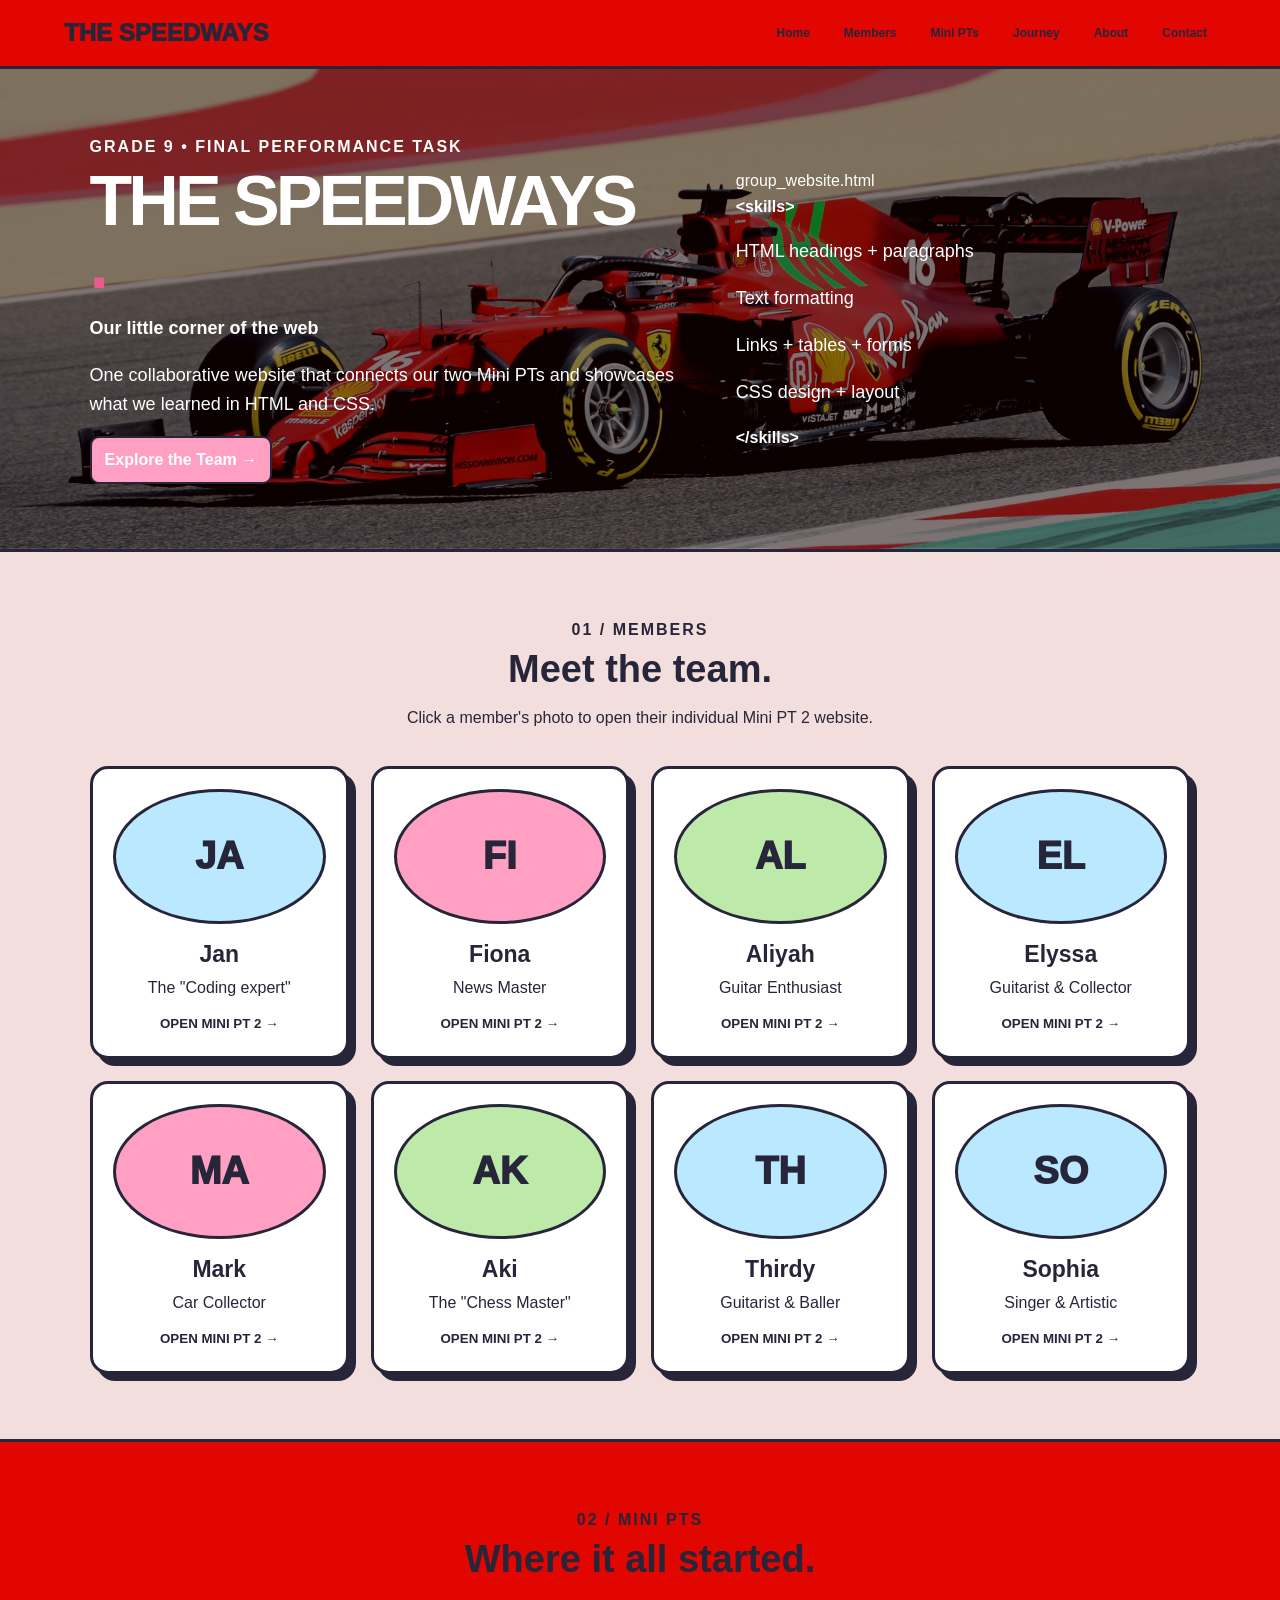
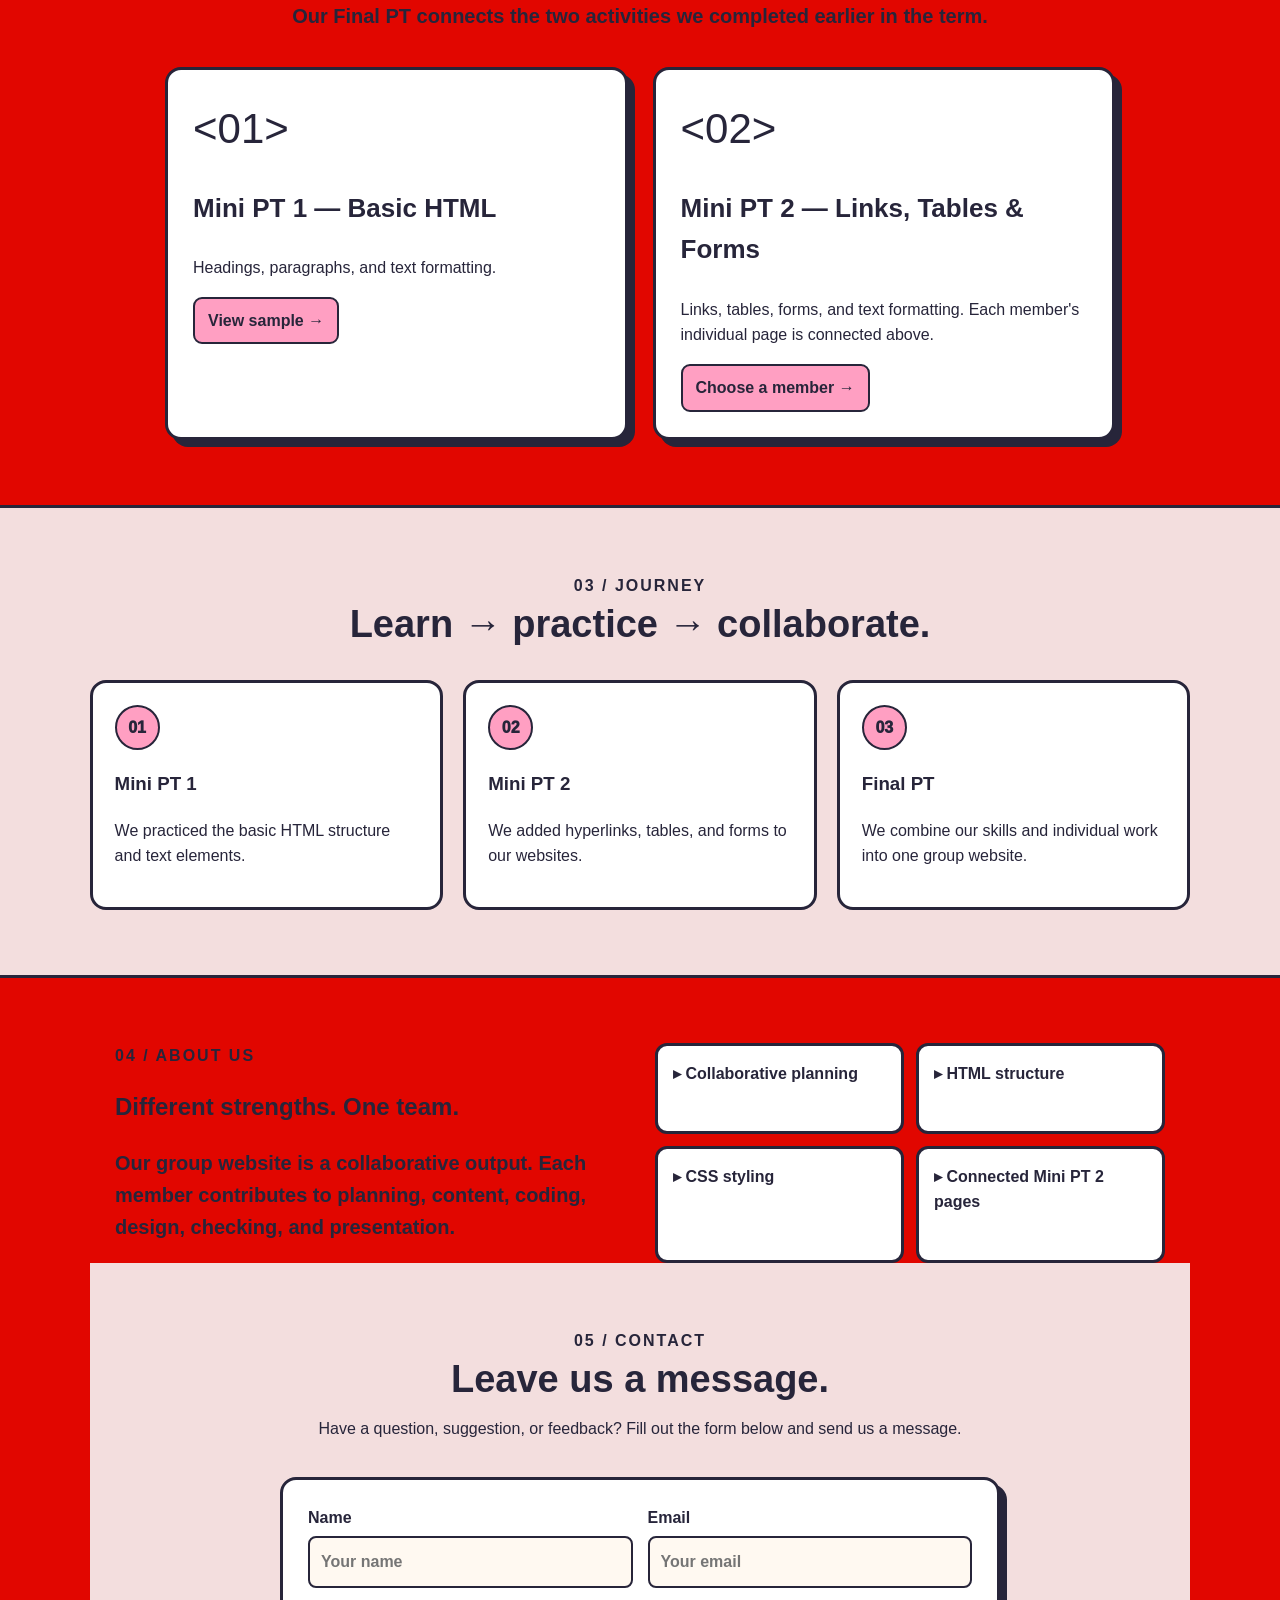
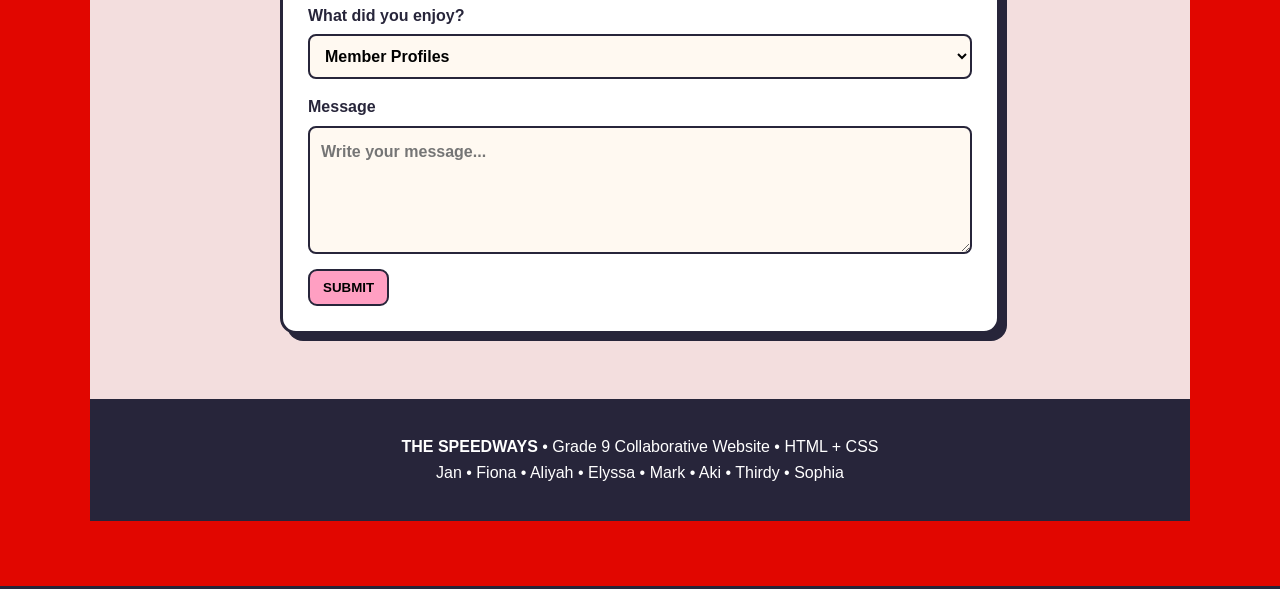
==== index.html @ 71cadce7 "Initial commit" ====
<!doctype html>
<html>
<head>
<meta charset="utf-8">
<meta name="viewport" content="width=device-width,initial-scale=1">
<title>THE SPEEDWAYS</title>
<link rel="stylesheet" href="style.css">
</head>
<body>
<header class="nav">
<div class="logo">THE SPEEDWAYS</div>
<nav>
<a href="#home">Home</a>
<a href="#members">Members</a>
<a href="#work">Mini PTs</a>
<a href="#journey">Journey</a>
<a href="#about">About</a>
<a href="#contact">Contact</a>
</nav>
</header>
<section id="home" class="hero">
	<div>
		<div class="kicker">GRADE 9 • FINAL PERFORMANCE TASK</div>
			<h1>THE SPEEDWAYS<span>.</span></h1>
			<p><strong>Our little corner of the web</strong></p>
			<p>One collaborative website that connects our two Mini PTs and showcases what we learned in HTML and CSS.</p>
			<a class="button" href="#members">Explore the Team →</a>
		</div>

		<div class="terminal">
		<div class="top">group_website.html</div><b>&lt;skills&gt;</b>
		<p>HTML headings + paragraphs</p>
		<p>Text formatting</p>
		<p>Links + tables + forms</p>
		<p>CSS design + layout</p><b>&lt;/skills&gt;</b>
		</div>
</section>


<section id="members" class="section">
		<div class="head">
		<div class="kicker">01 / MEMBERS</div>
		<h2>Meet the team.</h2>
		<p>Click a member's photo to open their individual Mini PT 2 website.</p>
		</div>
		<div class="members">
		<a class="member" href="mini-pt2-Jan.html">
		<div class="portrait">JA</div>
		<h3>Jan</h3>
		<p>The "Coding expert"</p>
		<small>OPEN MINI PT 2 →</small>
		</a>

		<a class="member" href="mini-pt2-fiona.html">
		<div class="portrait">FI</div>
		<h3>Fiona</h3>
		<p>News Master</p>
		<small>OPEN MINI PT 2 →</small>
		</a>

		<a class="member" href="mini-pt2-aliyah.html">
		<div class="portrait">AL</div>
		<h3>Aliyah</h3>
		<p>Guitar Enthusiast</p>
		<small>OPEN MINI PT 2 →</small>
		</a>

		<a class="member" href="mini-pt2-aira.html">
		<div class="portrait">EL</div>
		<h3>Elyssa</h3>
		<p>Guitarist & Collector</p>
		<small>OPEN MINI PT 2 →</small>
		</a>

		<a class="member" href="mini-pt2-miguel.html">
		<div class="portrait">MA</div>
		<h3>Mark</h3>
		<p>Car Collector</p>
		<small>OPEN MINI PT 2 →</small>
		</a>

		<a class="member" href="mini-pt2-nina.html">
		<div class="portrait">AK</div>
		<h3>Aki</h3>
		<p>The "Chess Master"</p>
		<small>OPEN MINI PT 2 →</small>
		</a>

                <a class="member" href="mini-pt2-nina.html">
		<div class="portrait">TH</div>
		<h3>Thirdy</h3>
		<p>Guitarist & Baller</p>
		<small>OPEN MINI PT 2 →</small>
		</a>

                <a class="member" href="mini-pt2-sophia.html">
		<div class="portrait">SO</div>
		<h3>Sophia</h3>
		<p>Singer & Artistic</p>
		<small>OPEN MINI PT 2 →</small>
		</a>


</div>
</section>

<section id="work" class="section tinted">
	<div class="head">
		<div class="kicker">02 / MINI PTS</div>
		<h2>Where it all started.</h2>
		<p style="font-size: 20px"><b>Our Final PT connects the two activities we completed earlier in the term.</b></p>
		</div>
	<div class="works">
	<article class="card">
		<div class="icon">&lt;01&gt;</div>
		<h3>Mini PT 1 — Basic HTML</h3>
		<p>Headings, paragraphs, and text formatting.</p>
		<a href="mini-pt1.html">View sample →</a>
	</article>

	<article class="card">
	<div class="icon">&lt;02&gt;</div>
		<h3>Mini PT 2 — Links, Tables & Forms</h3>
		<p>Links, tables, forms, and text formatting. Each member's individual page is connected above.</p>
	<a href="#members">Choose a member →</a>
	</article>
	</div>
</section>

<section id="journey" class="section">
<div class="head">
	<div class="kicker">03 / JOURNEY</div>
	<h2>Learn → practice → collaborate.</h2>
	</div>
	<div class="journey">
	<div class="step">
	<div class="num">01</div>
	<h3>Mini PT 1</h3>
	<p>We practiced the basic HTML structure and text elements.</p>
	</div>
	<div class="step">
	<div class="num">02</div>
	<h3>Mini PT 2</h3>
	<p>We added hyperlinks, tables, and forms to our websites.</p>
	</div>
<div class="step">
<div class="num">03</div>
<h3>Final PT</h3>
<p>We combine our skills and individual work into one group website.</p>
</div>
</div>
</section>

<section id="about" class="section tinted">
<div class="about">
<div><div class="kicker">04 / ABOUT US</div>
<h2>Different strengths. One team.</h2>
<p style="font-size: 20px"><b>Our group website is a collaborative output. Each member contributes to planning, content, coding, design, checking, and presentation.</b></p>
</div>
<div class="facts">
<div>▸ Collaborative planning</div>
<div>▸ HTML structure</div>
<div>▸ CSS styling</div><div>▸ Connected Mini PT 2 pages</div></div></div><section id="contact" class="section"><div class="head"><div class="kicker">05 / CONTACT</div><h2>Leave us a message.</h2><p>Have a question, suggestion, or feedback? Fill out the form below and send us a message.</p></div><form class="form" action="https://formspree.io/f/mdeoboeb" method="POST"><div class="row"><label>Name<input type="text" name="name" placeholder="Your name" required></label><label>Email<input type="email" name="email" placeholder="Your email" required></label></div><label>What did you enjoy?<select name="enjoyed"><option>Member Profiles</option><option>Mini PT Showcase</option><option>Design</option><option>Our Journey</option></select></label><label>Message<textarea name="message" rows="4" placeholder="Write your message..." required></textarea></label><button class="button" type="submit">SUBMIT</button></form></section>
<footer><strong>THE SPEEDWAYS</strong> • Grade 9 Collaborative Website • HTML + CSS<br>Jan • Fiona • Aliyah • Elyssa • Mark • Aki • Thirdy • Sophia</footer></body></html>
---- style.css ----
*{box-sizing:border-box}html{scroll-behavior:smooth}body{margin:0;font-family:'Trebuchet MS',Arial,sans-serif;color:#27253a;background:#fff9f1;line-height:1.6}a{text-decoration:none;color:inherit}.nav{position:sticky;top:0;z-index:5;background:#E10600;border-bottom:3px solid #27253a;padding:14px 5%;display:flex;justify-content:space-between;align-items:center}.logo{font-size:24px;font-weight:1000}.logo span{background:#ffd84d;padding:2px 8px;border-radius:8px}nav{display:flex;gap:16px;flex-wrap:wrap}nav a{font-size:12px;font-weight:900;padding:6px 9px;border-radius:8px}nav a:hover{background:#b9e8ff}.hero{padding:65px 7%;background-image:linear-gradient(rgba(20,0,0,0.55),rgba(20,0,0,0.55)),url("f4.jpeg");background-size:cover;background-position:center;border-bottom:3px solid #27253a;display:grid;grid-template-columns:1fr .75fr;gap:40px;align-items:center;color:#fff}.kicker{font-weight:900;text-transform:uppercase;letter-spacing:2px}
}}border-bottom:3px solid #27253a;display:grid;grid-template-columns:1fr .75fr;gap:40px;align-items:center}.kicker{font-weight:900;text-transform:uppercase;letter-spacing:2px}.hero h1{font-size:70px;line-height:.9;margin:10px 0;letter-spacing:-4px}.hero h1 span{display:block;color:#e95b8d}.hero p{font-size:18px}.blob{height:300px;border:3px solid #27253a;border-radius:45% 55% 55% 45%;background:#b9e8ff;display:grid;place-items:center;font-size:70px;transform:rotate(4deg);box-shadow:10px 10px 0 #27253a}.section{padding:65px 7%;background:#f3dede}.head{text-align:center;max-width:750px;margin:0 auto 35px}.head h2{font-size:38px;line-height:1.05;margin:7px 0}.members{display:grid;grid-template-columns:repeat(4,1fr);gap:22px;max-width:1100px;margin:auto}.member{background:#fff;border:3px solid #27253a;border-radius:18px;padding:20px;text-align:center;box-shadow:7px 7px 0 #27253a;transition:.18s}.member:hover{transform:translate(3px,3px);box-shadow:3px 3px 0 #27253a}.portrait{height:135px;border:3px solid #27253a;border-radius:50%;display:grid;place-items:center;font-size:38px;font-weight:1000;background:#b9e8ff}.member:nth-child(2) .portrait,.member:nth-child(5) .portrait{background:#ff9fc2}.member:nth-child(3) .portrait,.member:nth-child(6) .portrait{background:#bde9a9}.member h3{font-size:23px;margin:12px 0 2px}.member p{margin:0 0 10px}.member small{font-weight:900}.tinted{background:#e10600;border-top:3px solid #27253a;border-bottom:3px solid #27253a}.works{display:grid;grid-template-columns:1fr 1fr;gap:25px;max-width:950px;margin:auto}.card{background:#fff;border:3px solid #27253a;border-radius:16px;padding:25px;box-shadow:7px 7px 0 #27253a}.icon{font-size:42px}.card h3{font-size:26px}.card a,.button{display:inline-block;background:#ff9fc2;border:2px solid #27253a;border-radius:9px;padding:9px 13px;font-weight:900}.card a:hover,.button:hover{background:#ff}.journey{display:grid;grid-template-columns:repeat(3,1fr);gap:20px}.step{background:#fff;border:3px solid #27253a;border-radius:16px;padding:22px;position:relative}.num{display:inline-grid;place-items:center;width:45px;height:45px;border-radius:50%;background:#ff9fc2;border:2px solid #27253a;font-weight:1000}.about{display:grid;grid-template-columns:1fr 1fr;gap:30px;max-width:1050px;margin:auto}.facts{display:grid;grid-template-columns:1fr 1fr;gap:12px}.facts div{border:3px solid #27253a;border-radius:12px;background:#fff;padding:15px;font-weight:900}.form{max-width:720px;margin:auto;background:#fff;border:3px solid #27253a;border-radius:16px;padding:25px;box-shadow:7px 7px 0 #27253a}.row{display:grid;grid-template-columns:1fr 1fr;gap:15px}label{display:grid;gap:6px;font-weight:900;margin-bottom:15px}input,textarea,select{padding:11px;border:2px solid #27253a;border-radius:8px;background:#fff9f1;font:inherit}.page{max-width:850px;margin:auto}.demo{background:#fff;border:3px solid #27253a;border-radius:16px;padding:30px;box-shadow:8px 8px 0 #27253a}.demo h2{font-size:40px}.demo table{width:100%;border-collapse:collapse}.demo th,.demo td{border:2px solid #27253a;padding:9px}.pager{display:flex;justify-content:space-between;gap:10px;margin-top:30px}.pager a{background:#ffd84d;border:2px solid #27253a;padding:10px 14px;border-radius:9px;font-weight:900}footer{background:#27253a;color:#fff;text-align:center;padding:35px}@media(max-width:750px){.hero,.about{grid-template-columns:1fr}.members,.works,.journey{grid-template-columns:1fr}.row{grid-template-columns:1fr}}
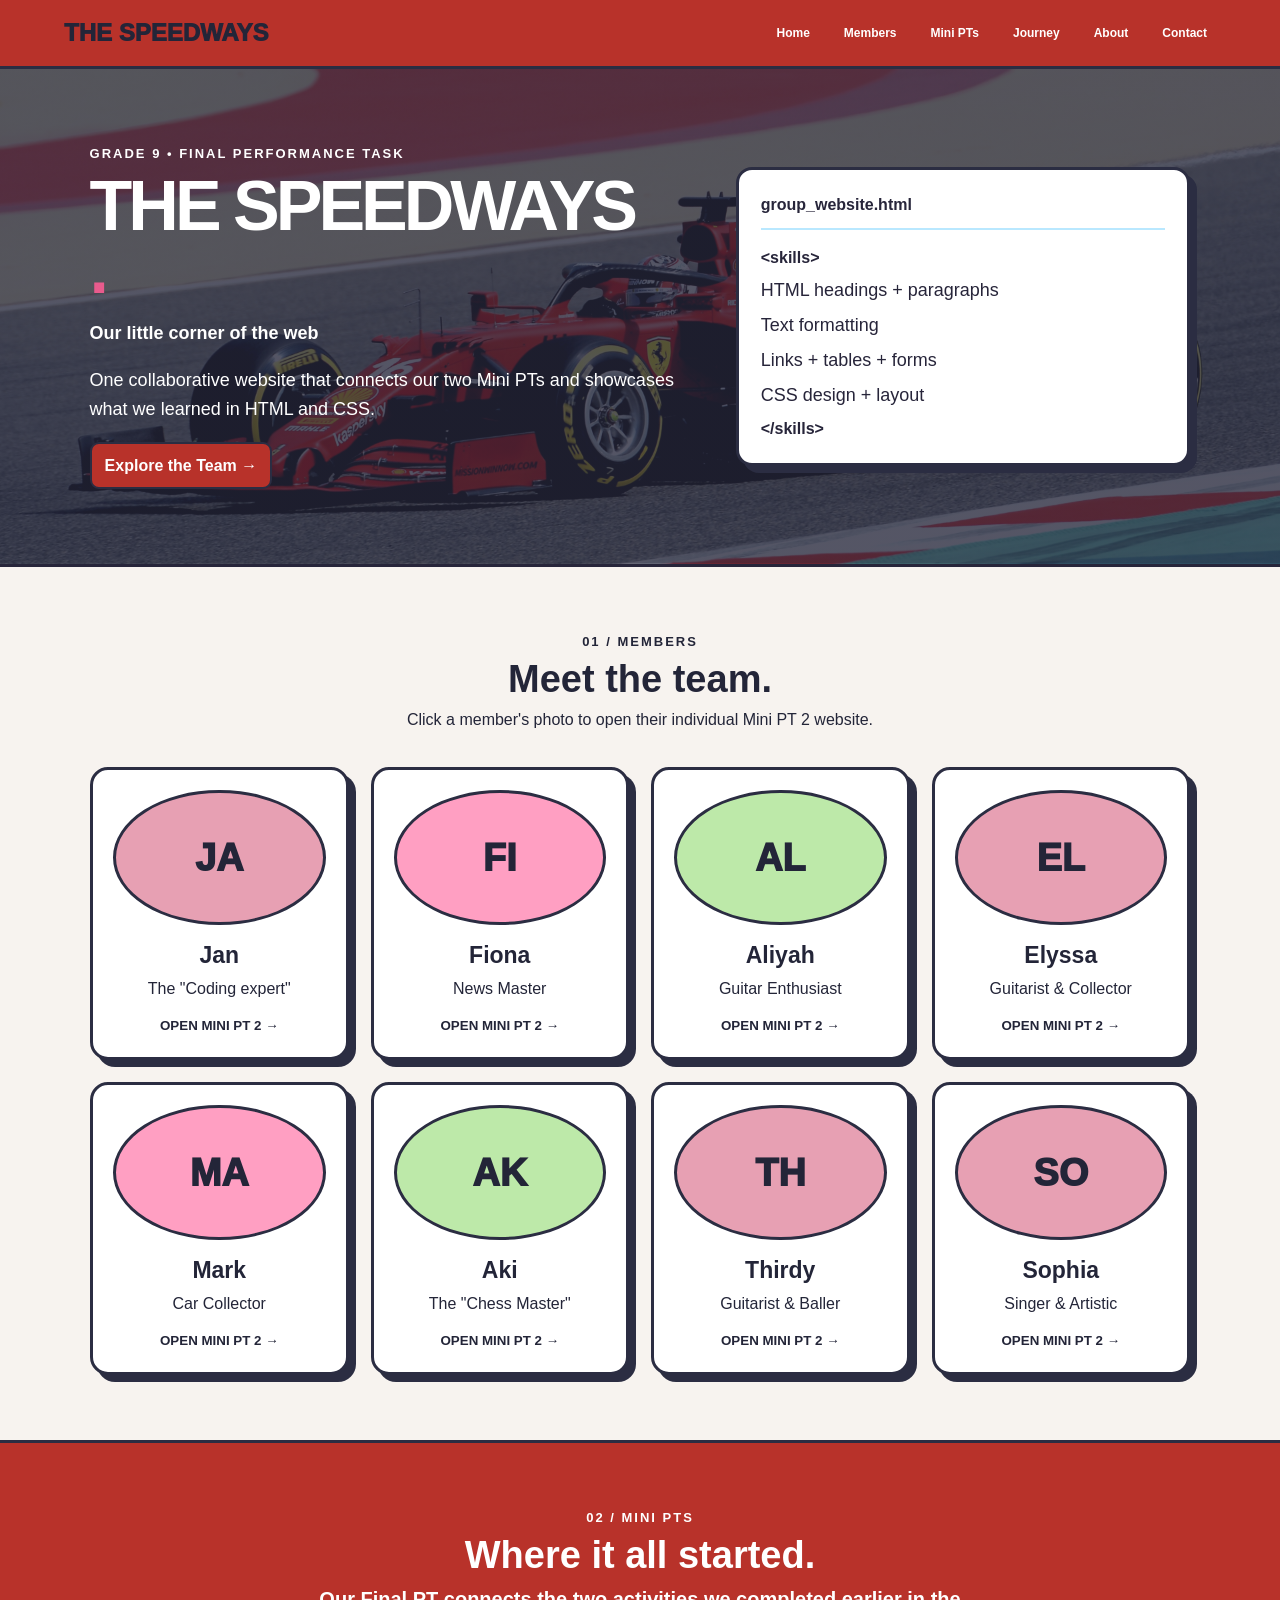
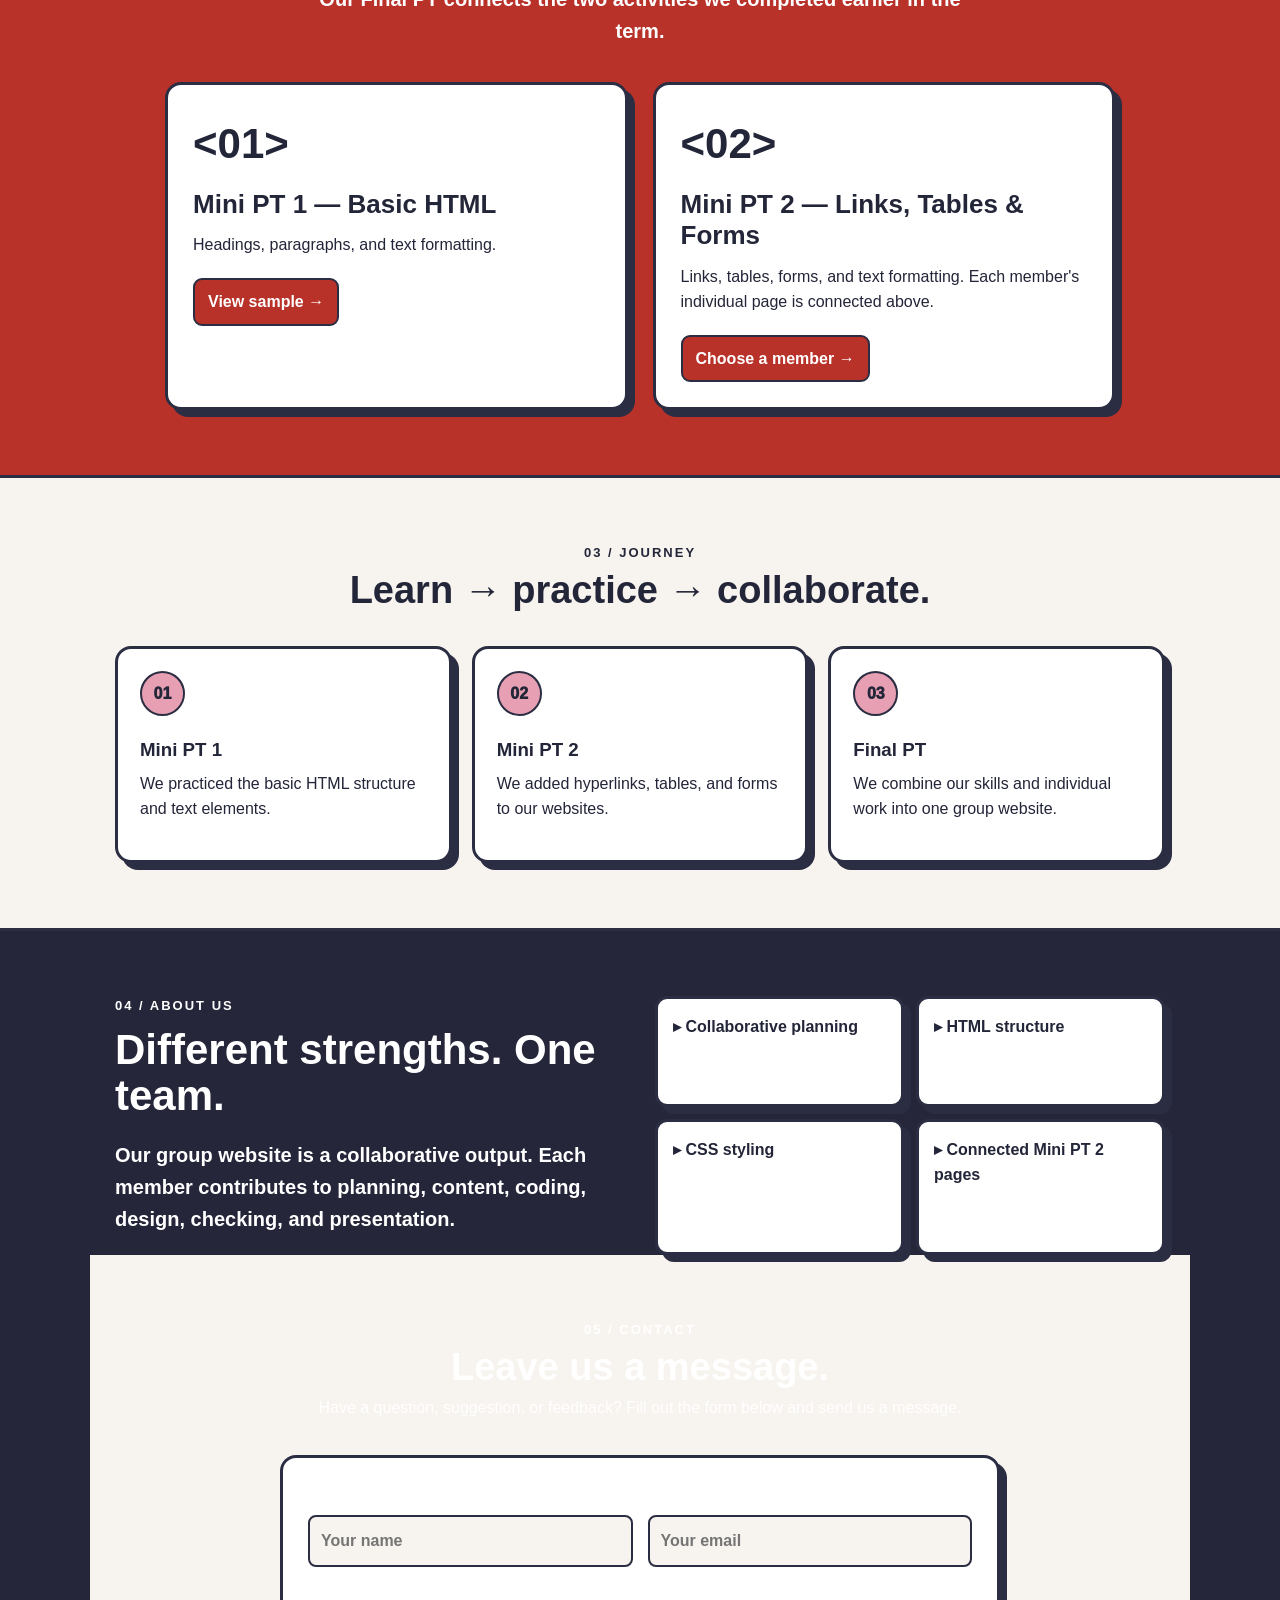
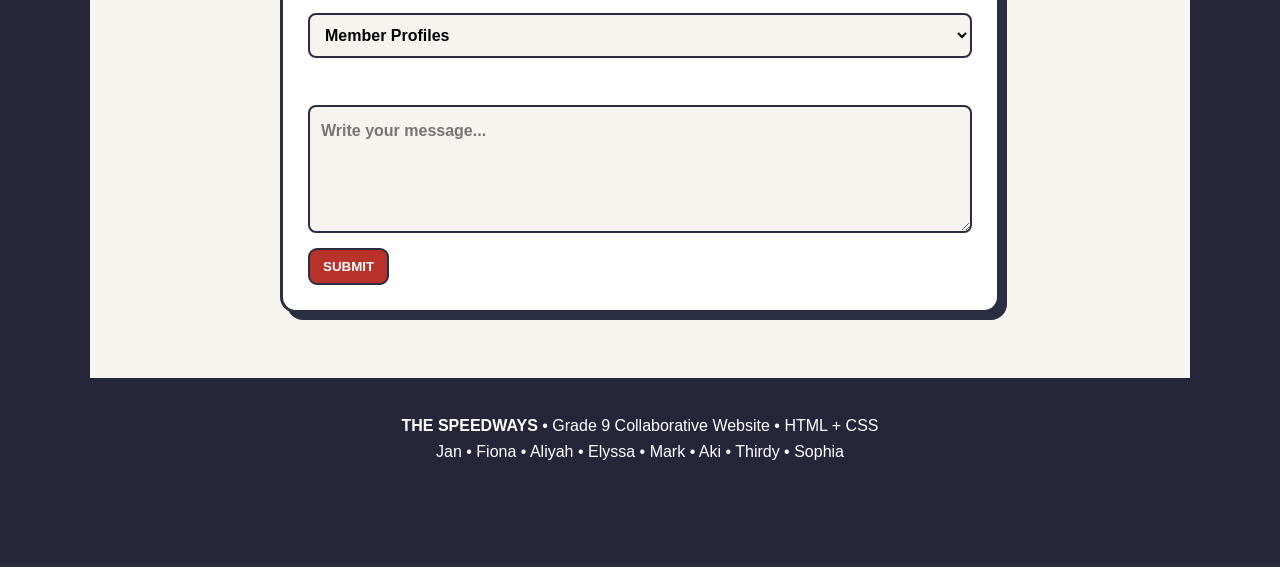
==== commit cf5fd22c: "Improve website structure and styling" ====
--- a/index.html
+++ b/index.html
@@ -44,56 +44,56 @@
 		<p>Click a member's photo to open their individual Mini PT 2 website.</p>
 		</div>
 		<div class="members">
-		<a class="member" href="mini-pt2-Jan.html">
+<a class="member" href="pages/mini-pt2-jan.html">
 		<div class="portrait">JA</div>
 		<h3>Jan</h3>
 		<p>The "Coding expert"</p>
 		<small>OPEN MINI PT 2 →</small>
 		</a>
 
-		<a class="member" href="mini-pt2-fiona.html">
+<a class="member" href="pages/mini-pt2-fiona.html">
 		<div class="portrait">FI</div>
 		<h3>Fiona</h3>
 		<p>News Master</p>
 		<small>OPEN MINI PT 2 →</small>
 		</a>
 
-		<a class="member" href="mini-pt2-aliyah.html">
+<a class="member" href="pages/mini-pt2-aliyah.html">
 		<div class="portrait">AL</div>
 		<h3>Aliyah</h3>
 		<p>Guitar Enthusiast</p>
 		<small>OPEN MINI PT 2 →</small>
 		</a>
 
-		<a class="member" href="mini-pt2-aira.html">
+<a class="member" href="pages/mini-pt2-aira.html">
 		<div class="portrait">EL</div>
 		<h3>Elyssa</h3>
 		<p>Guitarist & Collector</p>
 		<small>OPEN MINI PT 2 →</small>
 		</a>
 
-		<a class="member" href="mini-pt2-miguel.html">
+<a class="member" href="pages/mini-pt2-miguel.html">
 		<div class="portrait">MA</div>
 		<h3>Mark</h3>
 		<p>Car Collector</p>
 		<small>OPEN MINI PT 2 →</small>
 		</a>
 
-		<a class="member" href="mini-pt2-nina.html">
+<a class="member" href="pages/mini-pt2-nina.html">
 		<div class="portrait">AK</div>
 		<h3>Aki</h3>
 		<p>The "Chess Master"</p>
 		<small>OPEN MINI PT 2 →</small>
 		</a>
 
-                <a class="member" href="mini-pt2-nina.html">
+                <a class="member" href="pages/mini-pt2-nina.html">
 		<div class="portrait">TH</div>
 		<h3>Thirdy</h3>
 		<p>Guitarist & Baller</p>
 		<small>OPEN MINI PT 2 →</small>
 		</a>
 
-                <a class="member" href="mini-pt2-sophia.html">
+<a class="member" href="pages/mini-pt2-sophia.html">
 		<div class="portrait">SO</div>
 		<h3>Sophia</h3>
 		<p>Singer & Artistic</p>
@@ -108,14 +108,14 @@
 	<div class="head">
 		<div class="kicker">02 / MINI PTS</div>
 		<h2>Where it all started.</h2>
-		<p style="font-size: 20px"><b>Our Final PT connects the two activities we completed earlier in the term.</b></p>
+		<p class="lead"><b>Our Final PT connects the two activities we completed earlier in the term.</b></p>
 		</div>
 	<div class="works">
 	<article class="card">
 		<div class="icon">&lt;01&gt;</div>
 		<h3>Mini PT 1 — Basic HTML</h3>
 		<p>Headings, paragraphs, and text formatting.</p>
-		<a href="mini-pt1.html">View sample →</a>
+		<a href="pages/mini-pt1.html">View sample →</a>
 	</article>
 
 	<article class="card">
@@ -155,10 +155,10 @@
 <div class="about">
 <div><div class="kicker">04 / ABOUT US</div>
 <h2>Different strengths. One team.</h2>
-<p style="font-size: 20px"><b>Our group website is a collaborative output. Each member contributes to planning, content, coding, design, checking, and presentation.</b></p>
+<p class="lead"><b>Our group website is a collaborative output. Each member contributes to planning, content, coding, design, checking, and presentation.</b></p>
 </div>
 <div class="facts">
 <div>▸ Collaborative planning</div>
 <div>▸ HTML structure</div>
 <div>▸ CSS styling</div><div>▸ Connected Mini PT 2 pages</div></div></div><section id="contact" class="section"><div class="head"><div class="kicker">05 / CONTACT</div><h2>Leave us a message.</h2><p>Have a question, suggestion, or feedback? Fill out the form below and send us a message.</p></div><form class="form" action="https://formspree.io/f/mdeoboeb" method="POST"><div class="row"><label>Name<input type="text" name="name" placeholder="Your name" required></label><label>Email<input type="email" name="email" placeholder="Your email" required></label></div><label>What did you enjoy?<select name="enjoyed"><option>Member Profiles</option><option>Mini PT Showcase</option><option>Design</option><option>Our Journey</option></select></label><label>Message<textarea name="message" rows="4" placeholder="Write your message..." required></textarea></label><button class="button" type="submit">SUBMIT</button></form></section>
-<footer><strong>THE SPEEDWAYS</strong> • Grade 9 Collaborative Website • HTML + CSS<br>Jan • Fiona • Aliyah • Elyssa • Mark • Aki • Thirdy • Sophia</footer></body></html>+<footer><strong>THE SPEEDWAYS</strong> • Grade 9 Collaborative Website • HTML + CSS<br>Jan • Fiona • Aliyah • Elyssa • Mark • Aki • Thirdy • Sophia</footer></body></html>
--- a/style.css
+++ b/style.css
@@ -1,2 +1,35 @@
-*{box-sizing:border-box}html{scroll-behavior:smooth}body{margin:0;font-family:'Trebuchet MS',Arial,sans-serif;color:#27253a;background:#fff9f1;line-height:1.6}a{text-decoration:none;color:inherit}.nav{position:sticky;top:0;z-index:5;background:#E10600;border-bottom:3px solid #27253a;padding:14px 5%;display:flex;justify-content:space-between;align-items:center}.logo{font-size:24px;font-weight:1000}.logo span{background:#ffd84d;padding:2px 8px;border-radius:8px}nav{display:flex;gap:16px;flex-wrap:wrap}nav a{font-size:12px;font-weight:900;padding:6px 9px;border-radius:8px}nav a:hover{background:#b9e8ff}.hero{padding:65px 7%;background-image:linear-gradient(rgba(20,0,0,0.55),rgba(20,0,0,0.55)),url("f4.jpeg");background-size:cover;background-position:center;border-bottom:3px solid #27253a;display:grid;grid-template-columns:1fr .75fr;gap:40px;align-items:center;color:#fff}.kicker{font-weight:900;text-transform:uppercase;letter-spacing:2px}
-}}border-bottom:3px solid #27253a;display:grid;grid-template-columns:1fr .75fr;gap:40px;align-items:center}.kicker{font-weight:900;text-transform:uppercase;letter-spacing:2px}.hero h1{font-size:70px;line-height:.9;margin:10px 0;letter-spacing:-4px}.hero h1 span{display:block;color:#e95b8d}.hero p{font-size:18px}.blob{height:300px;border:3px solid #27253a;border-radius:45% 55% 55% 45%;background:#b9e8ff;display:grid;place-items:center;font-size:70px;transform:rotate(4deg);box-shadow:10px 10px 0 #27253a}.section{padding:65px 7%;background:#f3dede}.head{text-align:center;max-width:750px;margin:0 auto 35px}.head h2{font-size:38px;line-height:1.05;margin:7px 0}.members{display:grid;grid-template-columns:repeat(4,1fr);gap:22px;max-width:1100px;margin:auto}.member{background:#fff;border:3px solid #27253a;border-radius:18px;padding:20px;text-align:center;box-shadow:7px 7px 0 #27253a;transition:.18s}.member:hover{transform:translate(3px,3px);box-shadow:3px 3px 0 #27253a}.portrait{height:135px;border:3px solid #27253a;border-radius:50%;display:grid;place-items:center;font-size:38px;font-weight:1000;background:#b9e8ff}.member:nth-child(2) .portrait,.member:nth-child(5) .portrait{background:#ff9fc2}.member:nth-child(3) .portrait,.member:nth-child(6) .portrait{background:#bde9a9}.member h3{font-size:23px;margin:12px 0 2px}.member p{margin:0 0 10px}.member small{font-weight:900}.tinted{background:#e10600;border-top:3px solid #27253a;border-bottom:3px solid #27253a}.works{display:grid;grid-template-columns:1fr 1fr;gap:25px;max-width:950px;margin:auto}.card{background:#fff;border:3px solid #27253a;border-radius:16px;padding:25px;box-shadow:7px 7px 0 #27253a}.icon{font-size:42px}.card h3{font-size:26px}.card a,.button{display:inline-block;background:#ff9fc2;border:2px solid #27253a;border-radius:9px;padding:9px 13px;font-weight:900}.card a:hover,.button:hover{background:#ff}.journey{display:grid;grid-template-columns:repeat(3,1fr);gap:20px}.step{background:#fff;border:3px solid #27253a;border-radius:16px;padding:22px;position:relative}.num{display:inline-grid;place-items:center;width:45px;height:45px;border-radius:50%;background:#ff9fc2;border:2px solid #27253a;font-weight:1000}.about{display:grid;grid-template-columns:1fr 1fr;gap:30px;max-width:1050px;margin:auto}.facts{display:grid;grid-template-columns:1fr 1fr;gap:12px}.facts div{border:3px solid #27253a;border-radius:12px;background:#fff;padding:15px;font-weight:900}.form{max-width:720px;margin:auto;background:#fff;border:3px solid #27253a;border-radius:16px;padding:25px;box-shadow:7px 7px 0 #27253a}.row{display:grid;grid-template-columns:1fr 1fr;gap:15px}label{display:grid;gap:6px;font-weight:900;margin-bottom:15px}input,textarea,select{padding:11px;border:2px solid #27253a;border-radius:8px;background:#fff9f1;font:inherit}.page{max-width:850px;margin:auto}.demo{background:#fff;border:3px solid #27253a;border-radius:16px;padding:30px;box-shadow:8px 8px 0 #27253a}.demo h2{font-size:40px}.demo table{width:100%;border-collapse:collapse}.demo th,.demo td{border:2px solid #27253a;padding:9px}.pager{display:flex;justify-content:space-between;gap:10px;margin-top:30px}.pager a{background:#ffd84d;border:2px solid #27253a;padding:10px 14px;border-radius:9px;font-weight:900}footer{background:#27253a;color:#fff;text-align:center;padding:35px}@media(max-width:750px){.hero,.about{grid-template-columns:1fr}.members,.works,.journey{grid-template-columns:1fr}.row{grid-template-columns:1fr}}+*{box-sizing:border-box}html{scroll-behavior:smooth}body{margin:0;font-family:'Trebuchet MS',Arial,sans-serif;color:#27253a;background:#fff9f1;line-height:1.6}a{text-decoration:none;color:inherit}.nav{position:sticky;top:0;z-index:5;background:#E10600;border-bottom:3px solid #27253a;padding:14px 5%;display:flex;justify-content:space-between;align-items:center}.logo{font-size:24px;font-weight:1000}.logo span{background:#ffd84d;padding:2px 8px;border-radius:8px}nav{display:flex;gap:16px;flex-wrap:wrap}nav a{font-size:12px;font-weight:900;padding:6px 9px;border-radius:8px;transition:background .2s,color .2s}nav a:hover,nav a:focus{background:#b9e8ff;color:#27253a;outline:none}.hero{padding:75px 7%;background-image:linear-gradient(rgba(20,0,0,0.68),rgba(20,0,0,0.68)),url("f4.jpeg");background-size:cover;background-position:center;border-bottom:3px solid #27253a;display:grid;grid-template-columns:1fr .75fr;gap:40px;align-items:center;color:#fff}.kicker{font-weight:900;text-transform:uppercase;letter-spacing:2px;font-size:13px}.hero h1{font-size:clamp(48px,7vw,70px);line-height:.95;margin:12px 0 18px;letter-spacing:-3px}.hero p{font-size:18px;max-width:620px}.button{cursor:pointer}.terminal{background:rgba(255,255,255,.94);color:#27253a;border:3px solid #27253a;border-radius:16px;padding:22px;box-shadow:8px 8px 0 #27253a}.terminal .top{font-weight:900;border-bottom:2px solid #b9e8ff;padding-bottom:10px;margin-bottom:15px}.terminal p{font-size:16px;margin:6px 0}.section{padding:72px 7%;background:#f3dede}.head{text-align:center;max-width:750px;margin:0 auto 42px}.head h2{font-size:clamp(30px,4vw,42px);line-height:1.1;margin:8px 0 12px}.head p{margin:0 auto;max-width:650px}.lead{font-size:20px}.members{display:grid;grid-template-columns:repeat(4,1fr);gap:24px;max-width:1100px;margin:auto}.member{background:#fff;border:3px solid #27253a;border-radius:18px;padding:22px;text-align:center;box-shadow:7px 7px 0 #27253a;transition:transform .2s,box-shadow .2s}.member:hover,.member:focus{transform:translate(3px,3px);box-shadow:3px 3px 0 #27253a;outline:none}.portrait{height:135px;border:3px solid #27253a;border-radius:50%;display:grid;place-items:center;font-size:38px;font-weight:1000;background:#b9e8ff}.member h3{font-size:23px;margin:14px 0 3px}.member p{margin:0 0 12px}.member small{font-weight:900}.tinted{background:#e10600;border-top:3px solid #27253a;border-bottom:3px solid #27253a}.tinted .head,.tinted .about{color:#fff}.works{display:grid;grid-template-columns:1fr 1fr;gap:28px;max-width:950px;margin:auto}.card{background:#fff;border:3px solid #27253a;border-radius:16px;padding:28px;box-shadow:7px 7px 0 #27253a}.icon{font-size:42px;font-weight:900}.card h3{font-size:26px;line-height:1.2;margin:12px 0}.card p{margin:0 0 20px}.card a,.button{display:inline-block;background:#ff9fc2;border:2px solid #27253a;border-radius:9px;padding:10px 14px;font-weight:900;transition:background .2s,transform .2s}.card a:hover,.button:hover,.card a:focus,.button:focus{background:#ffd84d;transform:translateY(-2px);outline:3px solid #27253a;outline-offset:2px}.journey{display:grid;grid-template-columns:repeat(3,1fr);gap:22px;max-width:1050px;margin:auto}.step{background:#fff;border:3px solid #27253a;border-radius:16px;padding:24px;position:relative}.step h3{margin-bottom:6px}.step p{margin-top:0}.num{display:inline-grid;place-items:center;width:45px;height:45px;border-radius:50%;background:#ff9fc2;border:2px solid #27253a;font-weight:1000}.about{display:grid;grid-template-columns:1fr 1fr;gap:40px;max-width:1050px;margin:auto}.about h2{font-size:clamp(30px,4vw,42px);line-height:1.1;margin:10px 0 14px}.facts{display:grid;grid-template-columns:1fr 1fr;gap:14px}.facts div{border:3px solid #27253a;border-radius:12px;background:#fff;padding:17px;font-weight:900}.form{max-width:720px;margin:auto;background:#fff;border:3px solid #27253a;border-radius:16px;padding:28px;box-shadow:7px 7px 0 #27253a}.row{display:grid;grid-template-columns:1fr 1fr;gap:18px}label{display:grid;gap:7px;font-weight:900;margin-bottom:17px}input,textarea,select{width:100%;padding:12px;border:2px solid #27253a;border-radius:8px;background:#fff9f1;font:inherit}input:focus,textarea:focus,select:focus{outline:3px solid #b9e8ff;outline-offset:2px}.page{max-width:850px;margin:auto}.demo{background:#fff;border:3px solid #27253a;border-radius:16px;padding:30px;box-shadow:8px 8px 0 #27253a}.demo h2{font-size:40px}.demo table{width:100%;border-collapse:collapse}.demo th,.demo td{border:2px solid #27253a;padding:9px}.pager{display:flex;justify-content:space-between;gap:10px;margin-top:30px}.pager a{background:#ffd84d;border:2px solid #27253a;padding:10px 14px;border-radius:9px;font-weight:900}footer{background:#27253a;color:#fff;text-align:center;padding:35px 7%}@media(max-width:900px){.members{grid-template-columns:repeat(2,1fr)}.nav{align-items:flex-start;gap:12px}nav{justify-content:flex-end}}@media(max-width:750px){.nav{position:relative;display:block}.logo{margin-bottom:10px}nav{justify-content:flex-start;gap:6px}.hero{grid-template-columns:1fr;padding:58px 7%;gap:28px}.section{padding:55px 7%}.members,.works,.journey,.about{grid-template-columns:1fr}.row{grid-template-columns:1fr}.form{padding:22px}.pager{flex-direction:column}}
+.hero h1{font-size:70px;line-height:.9;margin:10px 0;letter-spacing:-4px}.hero h1 span{display:block;color:#e95b8d}.hero p{font-size:18px}.blob{height:300px;border:3px solid #27253a;border-radius:45% 55% 55% 45%;background:#b9e8ff;display:grid;place-items:center;font-size:70px;transform:rotate(4deg);box-shadow:10px 10px 0 #27253a}.section{padding:65px 7%;background:#f3dede}.head{text-align:center;max-width:750px;margin:0 auto 35px}.head h2{font-size:38px;line-height:1.05;margin:7px 0}.members{display:grid;grid-template-columns:repeat(4,1fr);gap:22px;max-width:1100px;margin:auto}.member{background:#fff;border:3px solid #27253a;border-radius:18px;padding:20px;text-align:center;box-shadow:7px 7px 0 #27253a;transition:.18s}.member:hover{transform:translate(3px,3px);box-shadow:3px 3px 0 #27253a}.portrait{height:135px;border:3px solid #27253a;border-radius:50%;display:grid;place-items:center;font-size:38px;font-weight:1000;background:#b9e8ff}.member:nth-child(2) .portrait,.member:nth-child(5) .portrait{background:#ff9fc2}.member:nth-child(3) .portrait,.member:nth-child(6) .portrait{background:#bde9a9}.member h3{font-size:23px;margin:12px 0 2px}.member p{margin:0 0 10px}.member small{font-weight:900}.tinted{background:#e10600;border-top:3px solid #27253a;border-bottom:3px solid #27253a}.works{display:grid;grid-template-columns:1fr 1fr;gap:25px;max-width:950px;margin:auto}.card{background:#fff;border:3px solid #27253a;border-radius:16px;padding:25px;box-shadow:7px 7px 0 #27253a}.icon{font-size:42px}.card h3{font-size:26px}.card a,.button{display:inline-block;background:#ff9fc2;border:2px solid #27253a;border-radius:9px;padding:9px 13px;font-weight:900}.card a:hover,.button:hover{background:#ff}.journey{display:grid;grid-template-columns:repeat(3,1fr);gap:20px}.step{background:#fff;border:3px solid #27253a;border-radius:16px;padding:22px;position:relative}.num{display:inline-grid;place-items:center;width:45px;height:45px;border-radius:50%;background:#ff9fc2;border:2px solid #27253a;font-weight:1000}.about{display:grid;grid-template-columns:1fr 1fr;gap:30px;max-width:1050px;margin:auto}.facts{display:grid;grid-template-columns:1fr 1fr;gap:12px}.facts div{border:3px solid #27253a;border-radius:12px;background:#fff;padding:15px;font-weight:900}.form{max-width:720px;margin:auto;background:#fff;border:3px solid #27253a;border-radius:16px;padding:25px;box-shadow:7px 7px 0 #27253a}.row{display:grid;grid-template-columns:1fr 1fr;gap:15px}label{display:grid;gap:6px;font-weight:900;margin-bottom:15px}input,textarea,select{padding:11px;border:2px solid #27253a;border-radius:8px;background:#fff9f1;font:inherit}.page{max-width:850px;margin:auto}.demo{background:#fff;border:3px solid #27253a;border-radius:16px;padding:30px;box-shadow:8px 8px 0 #27253a}.demo h2{font-size:40px}.demo table{width:100%;border-collapse:collapse}.demo th,.demo td{border:2px solid #27253a;padding:9px}.pager{display:flex;justify-content:space-between;gap:10px;margin-top:30px}.pager a{background:#ffd84d;border:2px solid #27253a;padding:10px 14px;border-radius:9px;font-weight:900}footer{background:#27253a;color:#fff;text-align:center;padding:35px}@media(max-width:750px){.hero,.about{grid-template-columns:1fr}.members,.works,.journey{grid-template-columns:1fr}.row{grid-template-columns:1fr}}
+/* Shared styles for Jan's sports pages */
+.jan-page{background:#fff9f1}.jan-nav{display:flex;justify-content:center;gap:16px;flex-wrap:wrap;background:#e10600;border-bottom:3px solid #27253a;padding:16px 7%}.jan-nav a{padding:8px 13px;border-radius:8px;font-weight:900}.jan-nav a:hover,.jan-nav a:focus{background:#b9e8ff;outline:none}.jan-content{max-width:950px;margin:auto;padding:48px 7%}.jan-content h1{text-align:center;font-size:clamp(34px,6vw,52px);margin:0 0 22px}.jan-content h2{margin:34px 0 12px;color:#176b87}.center-heading{text-align:center}.jan-text{font-size:18px;max-width:850px;margin:0 auto 24px}.jan-list{font-size:18px;line-height:1.9;max-width:700px;margin:0 auto 28px}.sports-media{width:100%;max-width:900px;margin:24px auto 42px;border:3px solid #176b87;border-spacing:10px;background:#fff}.sports-media td{width:50%;padding:12px;vertical-align:middle}.sports-media img,.sports-media video{display:block;width:100%;height:auto;max-width:100%}.email-box{margin:35px auto 4px;max-width:700px;font-size:18px}.email-box+a{display:block;width:max-content;max-width:100%;margin:0 auto 30px;color:#176b87;font-weight:900}.return-home{text-align:center;margin:25px 0 8px}.return-home img{display:block;width:200px;max-width:100%;height:auto;margin:auto;border:3px solid #27253a;border-radius:14px;transition:transform .2s}.return-home img:hover{transform:translateY(-3px)}
+@media(max-width:700px){.jan-nav{gap:6px;padding:12px 5%}.jan-nav a{font-size:14px;padding:7px 9px}.jan-content{padding:35px 5%}.jan-content h2{font-size:28px}.jan-text,.jan-list{font-size:17px}.sports-media{display:block;border-spacing:0}.sports-media tbody,.sports-media tr{display:block}.sports-media td{display:block;width:100%;padding:10px}.sports-media td+td{border-top:2px solid #176b87}.email-box+a{overflow-wrap:anywhere}}
+/* The hero image is now stored in the shared assets folder. */
+.hero{background-image:linear-gradient(rgba(20,0,0,0.68),rgba(20,0,0,0.68)),url("assets/images/f4.jpeg")}
+/* Calm racing-inspired color palette */
+:root{--color-bg:#F7F3EF;--color-surface:#FFFFFF;--color-surface-soft:#F1E7E4;--color-text:#232538;--color-text-muted:#666A78;--color-primary:#B8322A;--color-primary-dark:#8F241F;--color-primary-soft:#EFD5D1;--color-accent:#E7A0B3;--color-border:#2B2D42;--color-dark:#25263A}
+body{color:var(--color-text);background:var(--color-bg)}
+.nav{background:var(--color-primary);border-bottom-color:var(--color-border)}
+.nav a{color:#fff}
+nav a:hover,nav a:focus{background:var(--color-primary-soft);color:var(--color-text)}
+.hero{background-image:linear-gradient(rgba(37,38,58,.78),rgba(37,38,58,.78)),url("assets/images/f4.jpeg")}
+.section{background:var(--color-bg)}
+.tinted{background:var(--color-primary);border-top-color:var(--color-border);border-bottom-color:var(--color-border)}
+.tinted .head,.tinted .about{color:#fff}
+.about{color:var(--color-text)}
+.card,.member,.step,.form,.facts div,.demo,.terminal{background:var(--color-surface);border-color:var(--color-border);box-shadow:7px 7px 0 var(--color-border)}
+.card a,.button{background:var(--color-primary);color:#fff;border-color:var(--color-border)}
+.card a:hover,.button:hover,.card a:focus,.button:focus{background:var(--color-primary-dark);color:#fff}
+.member:hover,.member:focus{box-shadow:3px 3px 0 var(--color-border)}
+.portrait,.num{background:var(--color-accent);border-color:var(--color-border)}
+.pager a{background:var(--color-primary-soft);border-color:var(--color-border)}
+input,textarea,select{background:var(--color-bg);border-color:var(--color-border)}
+input:focus,textarea:focus,select:focus{outline-color:var(--color-accent)}
+footer{background:var(--color-dark)}
+.jan-page{background:var(--color-bg)}
+.jan-nav{background:var(--color-dark);border-bottom-color:var(--color-border)}
+.jan-nav a{color:#fff}.jan-nav a:hover,.jan-nav a:focus{background:var(--color-primary-soft);color:var(--color-text)}
+.jan-content h2{color:var(--color-primary-dark)}
+.sports-media{border-color:var(--color-primary-dark);background:var(--color-surface)}
+.sports-media td+td{border-top-color:var(--color-primary-dark)}
+.email-box+a{color:var(--color-primary-dark)}
+.tinted#about{background:var(--color-dark);color:#fff}.tinted#about .about{color:#fff}.tinted#about h2{color:#fff}.tinted#about .facts div{color:var(--color-text)}
